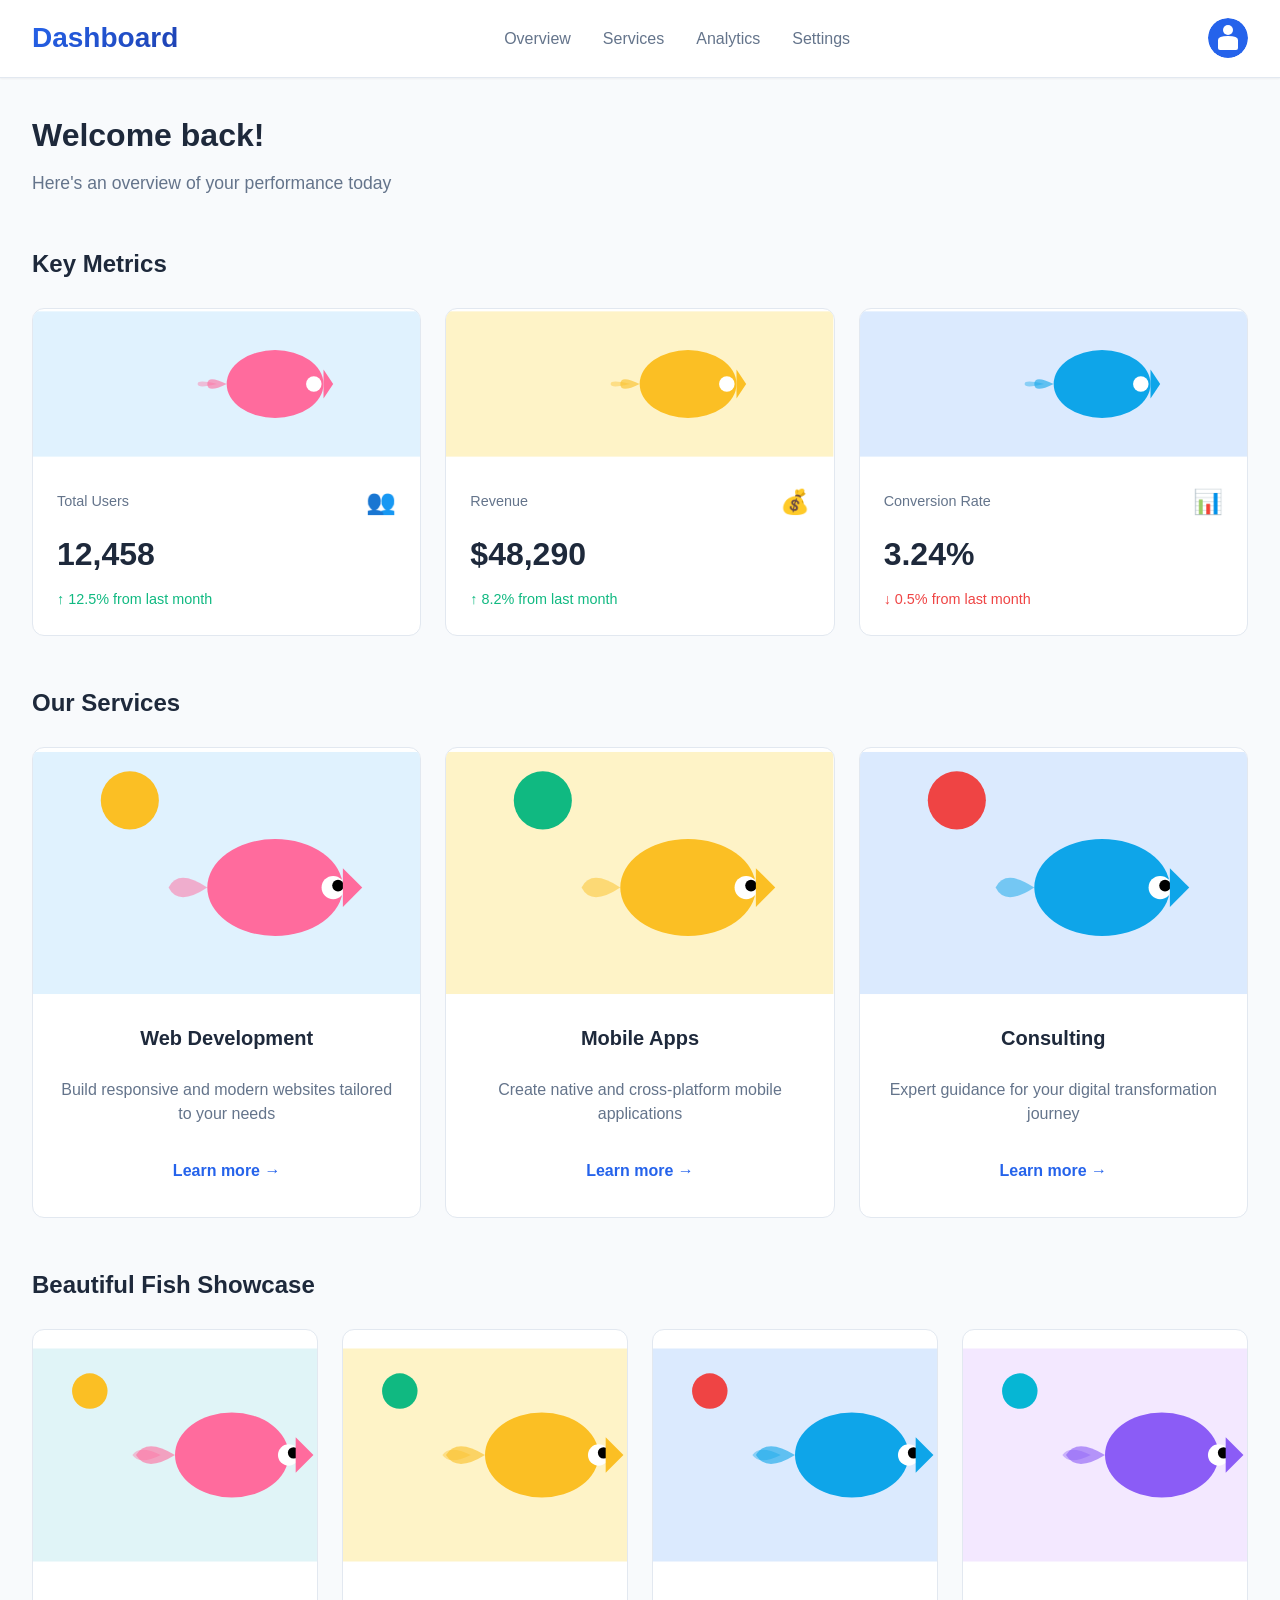
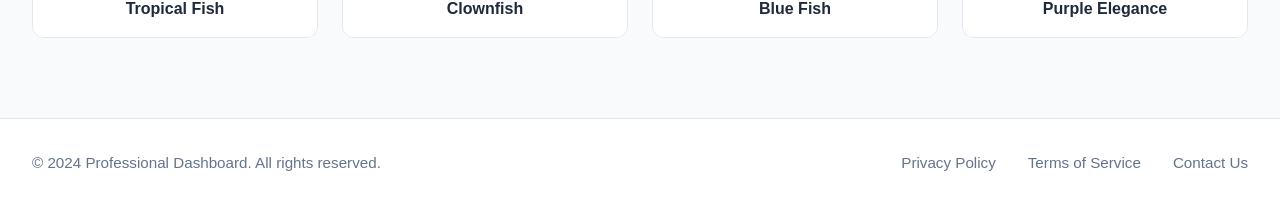
==== index.html @ c91bef23 "Added fish" ====
<!DOCTYPE html>
<html lang="en">
    <head>
        <meta charset="UTF-8">
        <meta name="viewport" content="width=device-width, initial-scale=1.0">
        <title>Professional Dashboard</title>
        <link rel="stylesheet" href="style.css">
    </head>
    <body>
        <!-- Header -->
        <header class="header">
            <div class="header-container">
                <div class="logo">
                    <h1>Dashboard</h1>
                </div>
                <nav class="nav">
                    <ul class="nav-list">
                        <li><a href="#overview">Overview</a></li>
                        <li><a href="#services">Services</a></li>
                        <li><a href="#analytics">Analytics</a></li>
                        <li><a href="#settings">Settings</a></li>
                    </ul>
                </nav>
                <div class="user-profile">
                    <svg class="avatar" viewBox="0 0 40 40" xmlns="http://www.w3.org/2000/svg">
                        <rect width="40" height="40" rx="20" fill="#2563eb"/>
                        <circle cx="20" cy="12" r="5" fill="#ffffff"/>
                        <path d="M 10 22 Q 10 18 20 18 Q 30 18 30 22 L 30 30 Q 30 32 28 32 L 12 32 Q 10 32 10 30 Z" fill="#ffffff"/>
                    </svg>
                </div>
            </div>
        </header>

        <!-- Main Content -->
        <main class="main-content">
            <!-- Welcome Section -->
            <section class="welcome-section">
                <h2>Welcome back!</h2>
                <p>Here's an overview of your performance today</p>
            </section>

            <!-- Metrics Section -->
            <section id="analytics" class="metrics-section">
                <h3>Key Metrics</h3>
                <div class="metrics-grid">
                    <div class="metric-card">
                        <svg class="metric-image" viewBox="0 0 400 150" xmlns="http://www.w3.org/2000/svg">
                            <rect width="400" height="150" fill="#e0f2fe"/>
                            <ellipse cx="250" cy="75" rx="50" ry="35" fill="#ff6b9d"/>
                            <circle cx="290" cy="75" r="8" fill="#ffffff"/>
                            <polygon points="300,60 310,75 300,90" fill="#ff6b9d"/>
                            <path d="M 200 75 Q 180 65 180 75 Q 180 85 200 75" fill="#ff6b9d" opacity="0.6"/>
                            <path d="M 190 75 Q 170 70 170 75 Q 170 80 190 75" fill="#ff6b9d" opacity="0.4"/>
                        </svg>
                        <div class="metric-header">
                            <span class="metric-label">Total Users</span>
                            <span class="metric-icon">👥</span>
                        </div>
                        <div class="metric-value">12,458</div>
                        <div class="metric-change positive">↑ 12.5% from last month</div>
                    </div>
                    <div class="metric-card">
                        <svg class="metric-image" viewBox="0 0 400 150" xmlns="http://www.w3.org/2000/svg">
                            <rect width="400" height="150" fill="#fef3c7"/>
                            <ellipse cx="250" cy="75" rx="50" ry="35" fill="#fbbf24"/>
                            <circle cx="290" cy="75" r="8" fill="#ffffff"/>
                            <polygon points="300,60 310,75 300,90" fill="#fbbf24"/>
                            <path d="M 200 75 Q 180 65 180 75 Q 180 85 200 75" fill="#fbbf24" opacity="0.6"/>
                            <path d="M 190 75 Q 170 70 170 75 Q 170 80 190 75" fill="#fbbf24" opacity="0.4"/>
                        </svg>
                        <div class="metric-header">
                            <span class="metric-label">Revenue</span>
                            <span class="metric-icon">💰</span>
                        </div>
                        <div class="metric-value">$48,290</div>
                        <div class="metric-change positive">↑ 8.2% from last month</div>
                    </div>
                    <div class="metric-card">
                        <svg class="metric-image" viewBox="0 0 400 150" xmlns="http://www.w3.org/2000/svg">
                            <rect width="400" height="150" fill="#dbeafe"/>
                            <ellipse cx="250" cy="75" rx="50" ry="35" fill="#0ea5e9"/>
                            <circle cx="290" cy="75" r="8" fill="#ffffff"/>
                            <polygon points="300,60 310,75 300,90" fill="#0ea5e9"/>
                            <path d="M 200 75 Q 180 65 180 75 Q 180 85 200 75" fill="#0ea5e9" opacity="0.6"/>
                            <path d="M 190 75 Q 170 70 170 75 Q 170 80 190 75" fill="#0ea5e9" opacity="0.4"/>
                        </svg>
                        <div class="metric-header">
                            <span class="metric-label">Conversion Rate</span>
                            <span class="metric-icon">📊</span>
                        </div>
                        <div class="metric-value">3.24%</div>
                        <div class="metric-change negative">↓ 0.5% from last month</div>
                    </div>
                </div>
            </section>

            <!-- Services Section -->
            <section id="services" class="services-section">
                <h3>Our Services</h3>
                <div class="services-grid">
                    <div class="service-card">
                        <svg class="service-image" viewBox="0 0 400 250" xmlns="http://www.w3.org/2000/svg">
                            <rect width="400" height="250" fill="#e0f2fe"/>
                            <circle cx="100" cy="50" r="30" fill="#fbbf24"/>
                            <ellipse cx="250" cy="140" rx="70" ry="50" fill="#ff6b9d"/>
                            <circle cx="310" cy="140" r="12" fill="#ffffff"/>
                            <circle cx="315" cy="138" r="6" fill="#000000"/>
                            <polygon points="320,120 340,140 320,160" fill="#ff6b9d"/>
                            <path d="M 180 140 Q 150 120 140 140 Q 150 160 180 140" fill="#ff6b9d" opacity="0.5"/>
                        </svg>
                        <h4>Web Development</h4>
                        <p>Build responsive and modern websites tailored to your needs</p>
                        <a href="#" class="service-link">Learn more →</a>
                    </div>
                    <div class="service-card">
                        <svg class="service-image" viewBox="0 0 400 250" xmlns="http://www.w3.org/2000/svg">
                            <rect width="400" height="250" fill="#fef3c7"/>
                            <circle cx="100" cy="50" r="30" fill="#10b981"/>
                            <ellipse cx="250" cy="140" rx="70" ry="50" fill="#fbbf24"/>
                            <circle cx="310" cy="140" r="12" fill="#ffffff"/>
                            <circle cx="315" cy="138" r="6" fill="#000000"/>
                            <polygon points="320,120 340,140 320,160" fill="#fbbf24"/>
                            <path d="M 180 140 Q 150 120 140 140 Q 150 160 180 140" fill="#fbbf24" opacity="0.5"/>
                        </svg>
                        <h4>Mobile Apps</h4>
                        <p>Create native and cross-platform mobile applications</p>
                        <a href="#" class="service-link">Learn more →</a>
                    </div>
                    <div class="service-card">
                        <svg class="service-image" viewBox="0 0 400 250" xmlns="http://www.w3.org/2000/svg">
                            <rect width="400" height="250" fill="#dbeafe"/>
                            <circle cx="100" cy="50" r="30" fill="#ef4444"/>
                            <ellipse cx="250" cy="140" rx="70" ry="50" fill="#0ea5e9"/>
                            <circle cx="310" cy="140" r="12" fill="#ffffff"/>
                            <circle cx="315" cy="138" r="6" fill="#000000"/>
                            <polygon points="320,120 340,140 320,160" fill="#0ea5e9"/>
                            <path d="M 180 140 Q 150 120 140 140 Q 150 160 180 140" fill="#0ea5e9" opacity="0.5"/>
                        </svg>
                        <h4>Consulting</h4>
                        <p>Expert guidance for your digital transformation journey</p>
                        <a href="#" class="service-link">Learn more →</a>
                    </div>
                </div>
            </section>
                </div>
            </section>

            <!-- Fish Gallery Section -->
            <section class="gallery-section">
                <h3>Beautiful Fish Showcase</h3>
                <div class="gallery-grid">
                    <div class="gallery-item">
                        <svg class="gallery-image" viewBox="0 0 400 300" xmlns="http://www.w3.org/2000/svg">
                            <rect width="400" height="300" fill="#e0f4f7"/>
                            <circle cx="80" cy="60" r="25" fill="#fbbf24"/>
                            <ellipse cx="280" cy="150" rx="80" ry="60" fill="#ff6b9d"/>
                            <circle cx="360" cy="150" r="15" fill="#ffffff"/>
                            <circle cx="367" cy="147" r="8" fill="#000000"/>
                            <polygon points="370,125 395,150 370,175" fill="#ff6b9d"/>
                            <path d="M 200 150 Q 160 125 145 150 Q 160 175 200 150" fill="#ff6b9d" opacity="0.6"/>
                            <path d="M 180 150 Q 150 135 140 150 Q 150 165 180 150" fill="#ff6b9d" opacity="0.4"/>
                        </svg>
                        <p>Tropical Fish</p>
                    </div>
                    <div class="gallery-item">
                        <svg class="gallery-image" viewBox="0 0 400 300" xmlns="http://www.w3.org/2000/svg">
                            <rect width="400" height="300" fill="#fef3c7"/>
                            <circle cx="80" cy="60" r="25" fill="#10b981"/>
                            <ellipse cx="280" cy="150" rx="80" ry="60" fill="#fbbf24"/>
                            <circle cx="360" cy="150" r="15" fill="#ffffff"/>
                            <circle cx="367" cy="147" r="8" fill="#000000"/>
                            <polygon points="370,125 395,150 370,175" fill="#fbbf24"/>
                            <path d="M 200 150 Q 160 125 145 150 Q 160 175 200 150" fill="#fbbf24" opacity="0.6"/>
                            <path d="M 180 150 Q 150 135 140 150 Q 150 165 180 150" fill="#fbbf24" opacity="0.4"/>
                        </svg>
                        <p>Clownfish</p>
                    </div>
                    <div class="gallery-item">
                        <svg class="gallery-image" viewBox="0 0 400 300" xmlns="http://www.w3.org/2000/svg">
                            <rect width="400" height="300" fill="#dbeafe"/>
                            <circle cx="80" cy="60" r="25" fill="#ef4444"/>
                            <ellipse cx="280" cy="150" rx="80" ry="60" fill="#0ea5e9"/>
                            <circle cx="360" cy="150" r="15" fill="#ffffff"/>
                            <circle cx="367" cy="147" r="8" fill="#000000"/>
                            <polygon points="370,125 395,150 370,175" fill="#0ea5e9"/>
                            <path d="M 200 150 Q 160 125 145 150 Q 160 175 200 150" fill="#0ea5e9" opacity="0.6"/>
                            <path d="M 180 150 Q 150 135 140 150 Q 150 165 180 150" fill="#0ea5e9" opacity="0.4"/>
                        </svg>
                        <p>Blue Fish</p>
                    </div>
                    <div class="gallery-item">
                        <svg class="gallery-image" viewBox="0 0 400 300" xmlns="http://www.w3.org/2000/svg">
                            <rect width="400" height="300" fill="#f3e8ff"/>
                            <circle cx="80" cy="60" r="25" fill="#06b6d4"/>
                            <ellipse cx="280" cy="150" rx="80" ry="60" fill="#8b5cf6"/>
                            <circle cx="360" cy="150" r="15" fill="#ffffff"/>
                            <circle cx="367" cy="147" r="8" fill="#000000"/>
                            <polygon points="370,125 395,150 370,175" fill="#8b5cf6"/>
                            <path d="M 200 150 Q 160 125 145 150 Q 160 175 200 150" fill="#8b5cf6" opacity="0.6"/>
                            <path d="M 180 150 Q 150 135 140 150 Q 150 165 180 150" fill="#8b5cf6" opacity="0.4"/>
                        </svg>
                        <p>Purple Elegance</p>
                    </div>
                </div>
            </section>
        </main>

        <!-- Footer -->
        <footer class="footer">
            <div class="footer-content">
                <p>&copy; 2024 Professional Dashboard. All rights reserved.</p>
                <div class="footer-links">
                    <a href="#privacy">Privacy Policy</a>
                    <a href="#terms">Terms of Service</a>
                    <a href="#contact">Contact Us</a>
                </div>
            </div>
        </footer>
    </body>
</html>
---- style.css ----
/* Root Variables */
:root {
    --primary-color: #2563eb;
    --primary-dark: #1e40af;
    --primary-light: #3b82f6;
    --secondary-color: #64748b;
    --success-color: #10b981;
    --danger-color: #ef4444;
    --background: #f8fafc;
    --surface: #ffffff;
    --border: #e2e8f0;
    --text-primary: #1e293b;
    --text-secondary: #64748b;
    --shadow-sm: 0 1px 2px 0 rgba(0, 0, 0, 0.05);
    --shadow-md: 0 4px 6px -1px rgba(0, 0, 0, 0.1);
    --shadow-lg: 0 10px 15px -3px rgba(0, 0, 0, 0.1);
    --transition: all 0.3s ease;
}

/* Global Styles */
* {
    margin: 0;
    padding: 0;
    box-sizing: border-box;
}

html, body {
    font-family: 'Segoe UI', Tahoma, Geneva, Verdana, sans-serif;
    background-color: var(--background);
    color: var(--text-primary);
    line-height: 1.6;
}

body {
    display: flex;
    flex-direction: column;
    min-height: 100vh;
}

/* Header */
.header {
    background-color: var(--surface);
    border-bottom: 1px solid var(--border);
    box-shadow: var(--shadow-sm);
    position: sticky;
    top: 0;
    z-index: 100;
}

.header-container {
    max-width: 1400px;
    margin: 0 auto;
    padding: 1rem 2rem;
    display: flex;
    justify-content: space-between;
    align-items: center;
}

.logo h1 {
    font-size: 1.75rem;
    font-weight: 700;
    background: linear-gradient(135deg, var(--primary-color) 0%, var(--primary-dark) 100%);
    -webkit-background-clip: text;
    -webkit-text-fill-color: transparent;
    background-clip: text;
}

/* Navigation */
.nav-list {
    list-style: none;
    display: flex;
    gap: 2rem;
}

.nav-list a {
    text-decoration: none;
    color: var(--text-secondary);
    font-weight: 500;
    transition: var(--transition);
    position: relative;
}

.nav-list a:hover {
    color: var(--primary-color);
}

.nav-list a::after {
    content: '';
    position: absolute;
    bottom: -4px;
    left: 0;
    width: 0;
    height: 2px;
    background-color: var(--primary-color);
    transition: width 0.3s ease;
}

.nav-list a:hover::after {
    width: 100%;
}

/* User Profile */
.user-profile {
    margin-left: 2rem;
}

.avatar {
    width: 40px;
    height: 40px;
    border-radius: 50%;
    cursor: pointer;
    transition: var(--transition);
    display: block;
}

.avatar:hover {
    opacity: 0.8;
    transform: scale(1.05);
}

/* Main Content */
.main-content {
    flex: 1;
    max-width: 1400px;
    width: 100%;
    margin: 0 auto;
    padding: 2rem;
}

/* Welcome Section */
.welcome-section {
    margin-bottom: 3rem;
}

.welcome-section h2 {
    font-size: 2rem;
    font-weight: 700;
    margin-bottom: 0.5rem;
}

.welcome-section p {
    color: var(--text-secondary);
    font-size: 1.1rem;
}

/* Metrics Section */
.metrics-section h3,
.services-section h3,
.activity-section h3 {
    font-size: 1.5rem;
    font-weight: 700;
    margin-bottom: 1.5rem;
    color: var(--text-primary);
}

.metrics-grid {
    display: grid;
    grid-template-columns: repeat(auto-fit, minmax(280px, 1fr));
    gap: 1.5rem;
    margin-bottom: 3rem;
}

.metric-card {
    background-color: var(--surface);
    border: 1px solid var(--border);
    border-radius: 12px;
    padding: 0;
    transition: var(--transition);
    cursor: pointer;
    overflow: hidden;
    display: flex;
    flex-direction: column;
}

.metric-card:hover {
    box-shadow: var(--shadow-lg);
    transform: translateY(-2px);
    border-color: var(--primary-color);
}

.metric-image {
    width: 100%;
    height: 150px;
    object-fit: cover;
    transition: var(--transition);
    display: block;
}

.metric-card:hover .metric-image {
    transform: scale(1.05);
}

.metric-header {
    display: flex;
    justify-content: space-between;
    align-items: center;
    margin-bottom: 0.5rem;
    padding: 1.5rem 1.5rem 0;
}

.metric-label {
    font-size: 0.9rem;
    color: var(--text-secondary);
    font-weight: 500;
}

.metric-icon {
    font-size: 1.5rem;
}

.metric-value {
    font-size: 2rem;
    font-weight: 700;
    color: var(--text-primary);
    margin-bottom: 0.5rem;
    padding: 0 1.5rem;
}

.metric-change {
    font-size: 0.9rem;
    font-weight: 500;
    padding: 0 1.5rem 1.5rem;
}

.metric-change.positive {
    color: var(--success-color);
}

.metric-change.negative {
    color: var(--danger-color);
}

/* Services Section */
.services-grid {
    display: grid;
    grid-template-columns: repeat(auto-fit, minmax(300px, 1fr));
    gap: 1.5rem;
    margin-bottom: 3rem;
}

.service-card {
    background-color: var(--surface);
    border: 1px solid var(--border);
    border-radius: 12px;
    padding: 0;
    transition: var(--transition);
    text-align: center;
    overflow: hidden;
    display: flex;
    flex-direction: column;
}

.service-card:hover {
    box-shadow: var(--shadow-lg);
    transform: translateY(-4px);
    border-color: var(--primary-color);
}

.service-image {
    width: 100%;
    height: 250px;
    object-fit: cover;
    transition: var(--transition);
    display: block;
}

.service-card:hover .service-image {
    transform: scale(1.05);
}

.service-card h4 {
    font-size: 1.25rem;
    font-weight: 700;
    margin-bottom: 0.75rem;
    color: var(--text-primary);
    padding: 1.5rem 1.5rem 0.75rem;
}

.service-card p {
    color: var(--text-secondary);
    margin-bottom: 1.5rem;
    line-height: 1.5;
    padding: 0 1.5rem;
    flex-grow: 1;
}

.service-link {
    display: inline-block;
    color: var(--primary-color);
    text-decoration: none;
    font-weight: 600;
    transition: var(--transition);
    padding: 0.5rem 0;
    border-bottom: 2px solid transparent;
    margin-bottom: 1.5rem;
}

.service-link:hover {
    color: var(--primary-dark);
    border-bottom-color: var(--primary-color);
}

/* Activity Section */
.activity-section {
    margin-bottom: 3rem;
}

.activity-list {
    background-color: var(--surface);
    border: 1px solid var(--border);
    border-radius: 12px;
    overflow: hidden;
}

.activity-item {
    display: flex;
    align-items: flex-start;
    padding: 1.5rem;
    border-bottom: 1px solid var(--border);
    transition: var(--transition);
}

.activity-item:last-child {
    border-bottom: none;
}

.activity-item:hover {
    background-color: var(--background);
}

.activity-icon {
    display: flex;
    align-items: center;
    justify-content: center;
    width: 40px;
    height: 40px;
    background-color: var(--primary-light);
    color: white;
    border-radius: 50%;
    font-size: 1.25rem;
    margin-right: 1rem;
    flex-shrink: 0;
}

.activity-content {
    flex: 1;
}

.activity-title {
    font-weight: 600;
    color: var(--text-primary);
    margin-bottom: 0.25rem;
}

.activity-time {
    color: var(--text-secondary);
    font-size: 0.9rem;
}

/* Gallery Section */
.gallery-section {
    margin-bottom: 3rem;
}

.gallery-section h3 {
    font-size: 1.5rem;
    font-weight: 700;
    margin-bottom: 1.5rem;
    color: var(--text-primary);
}

.gallery-grid {
    display: grid;
    grid-template-columns: repeat(auto-fit, minmax(250px, 1fr));
    gap: 1.5rem;
}

.gallery-item {
    background-color: var(--surface);
    border: 1px solid var(--border);
    border-radius: 12px;
    overflow: hidden;
    transition: var(--transition);
    cursor: pointer;
}

.gallery-item:hover {
    box-shadow: var(--shadow-lg);
    transform: translateY(-4px);
    border-color: var(--primary-color);
}

.gallery-item img {
    width: 100%;
    height: 250px;
    object-fit: cover;
    transition: var(--transition);
    display: block;
}

.gallery-item:hover img {
    transform: scale(1.08);
}

.gallery-item p {
    padding: 1rem;
    text-align: center;
    font-weight: 600;
    color: var(--text-primary);
    background-color: var(--surface);
}

.gallery-image {
    width: 100%;
    height: 250px;
    display: block;
}

/* Characters Section */
.characters-section {
    margin-bottom: 3rem;
}

.characters-section h3 {
    font-size: 1.5rem;
    font-weight: 700;
    margin-bottom: 1.5rem;
    color: var(--text-primary);
}

.characters-grid {
    display: grid;
    grid-template-columns: repeat(auto-fit, minmax(240px, 1fr));
    gap: 1.5rem;
}

.character-card {
    background-color: var(--surface);
    border: 2px solid var(--border);
    border-radius: 12px;
    padding: 1.5rem;
    text-align: center;
    transition: var(--transition);
    cursor: pointer;
}

.character-card:hover {
    box-shadow: var(--shadow-lg);
    transform: translateY(-6px);
    border-color: var(--primary-color);
}

.character-image {
    width: 100%;
    height: 180px;
    margin-bottom: 1rem;
    display: block;
}

.character-card:hover .character-image {
    transform: scale(1.05) rotate(2deg);
}

.character-card h4 {
    font-size: 1.1rem;
    font-weight: 700;
    color: var(--text-primary);
    margin-bottom: 0.5rem;
}

.character-card p {
    font-size: 0.9rem;
    color: var(--text-secondary);
}

/* Footer */
.footer {
    background-color: var(--surface);
    border-top: 1px solid var(--border);
    margin-top: auto;
}

.footer-content {
    max-width: 1400px;
    margin: 0 auto;
    padding: 2rem;
    display: flex;
    justify-content: space-between;
    align-items: center;
    flex-wrap: wrap;
    gap: 1rem;
}

.footer-content p {
    color: var(--text-secondary);
    font-size: 0.95rem;
}

.footer-links {
    display: flex;
    gap: 2rem;
}

.footer-links a {
    color: var(--text-secondary);
    text-decoration: none;
    transition: var(--transition);
    font-size: 0.95rem;
}

.footer-links a:hover {
    color: var(--primary-color);
}

/* Responsive Design */
@media (max-width: 768px) {
    .header-container {
        flex-direction: column;
        gap: 1rem;
        padding: 1rem;
    }

    .nav-list {
        flex-direction: column;
        gap: 0.5rem;
        width: 100%;
    }

    .nav-list a {
        display: block;
        padding: 0.5rem 0;
    }

    .user-profile {
        margin-left: 0;
    }

    .main-content {
        padding: 1rem;
    }

    .welcome-section h2 {
        font-size: 1.5rem;
    }

    .metrics-grid,
    .services-grid {
        grid-template-columns: 1fr;
    }

    .footer-content {
        flex-direction: column;
        text-align: center;
    }

    .footer-links {
        flex-direction: column;
        gap: 0.5rem;
    }
}
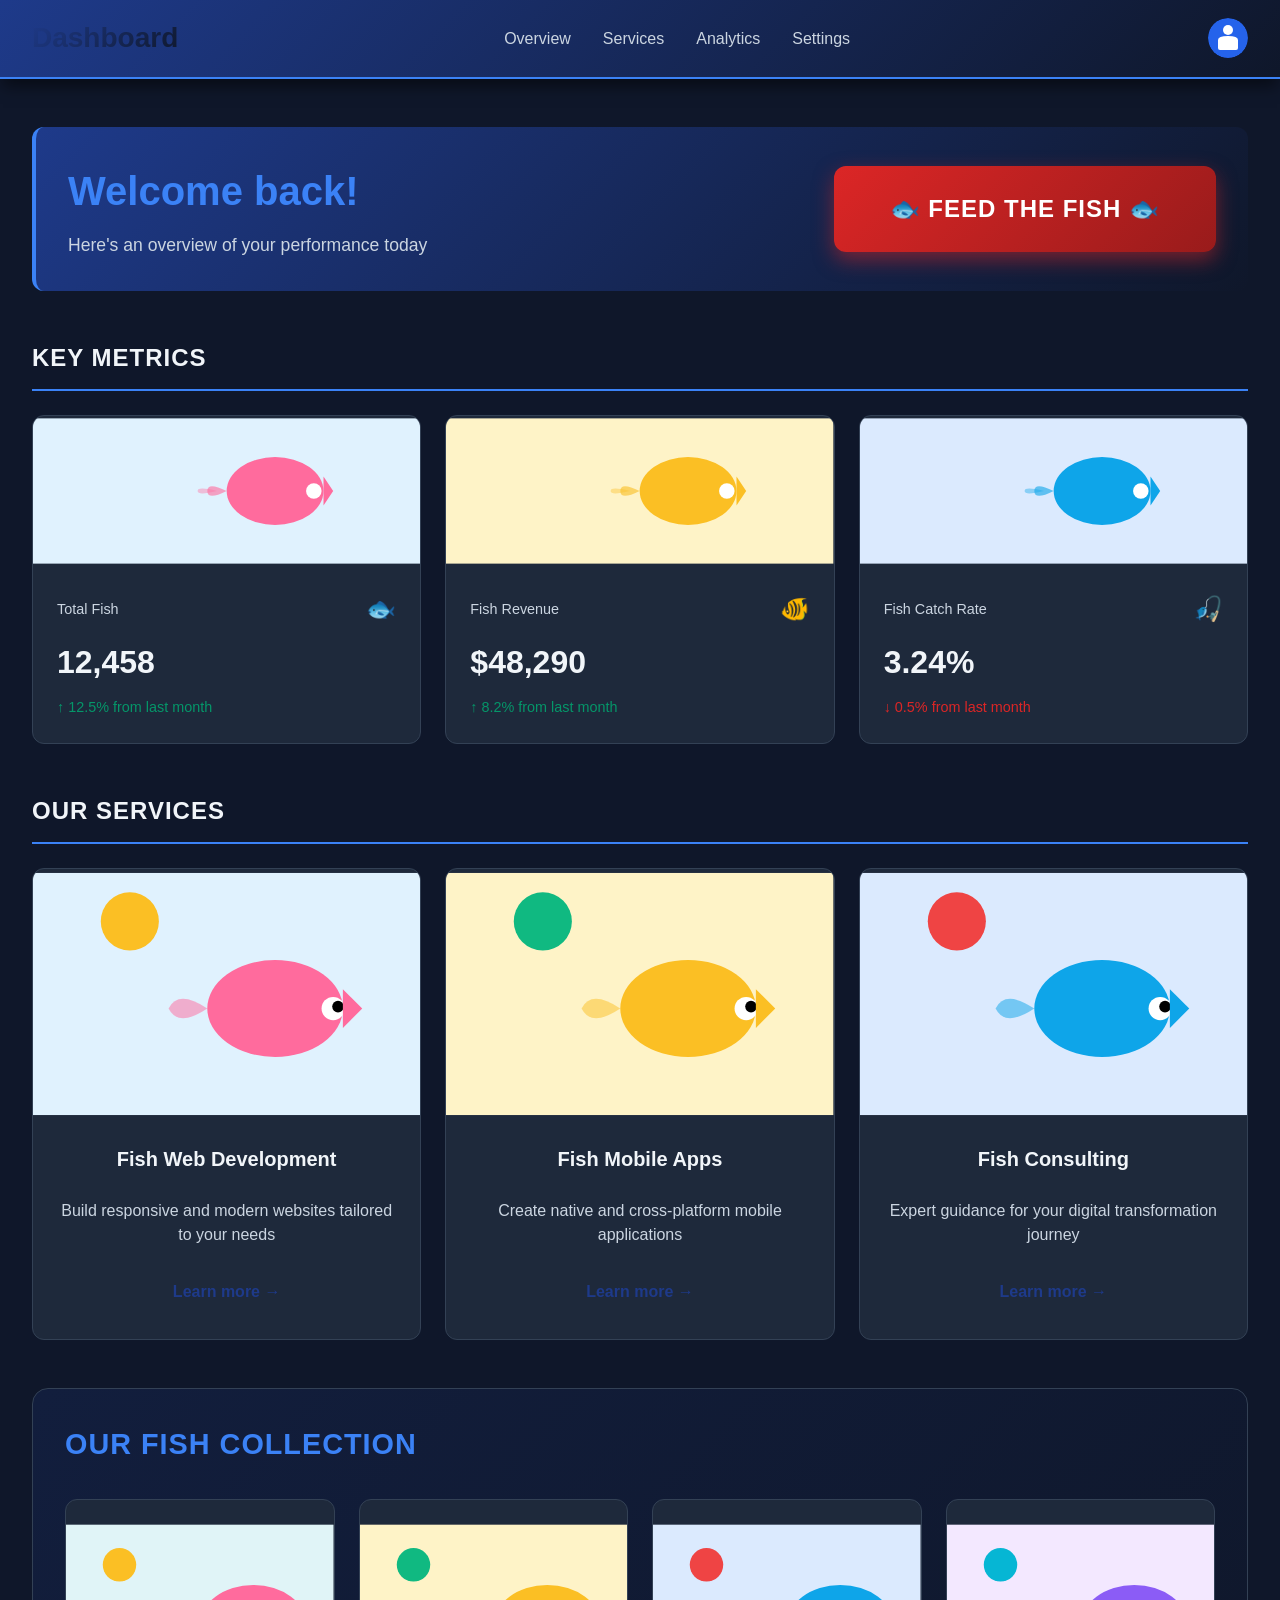
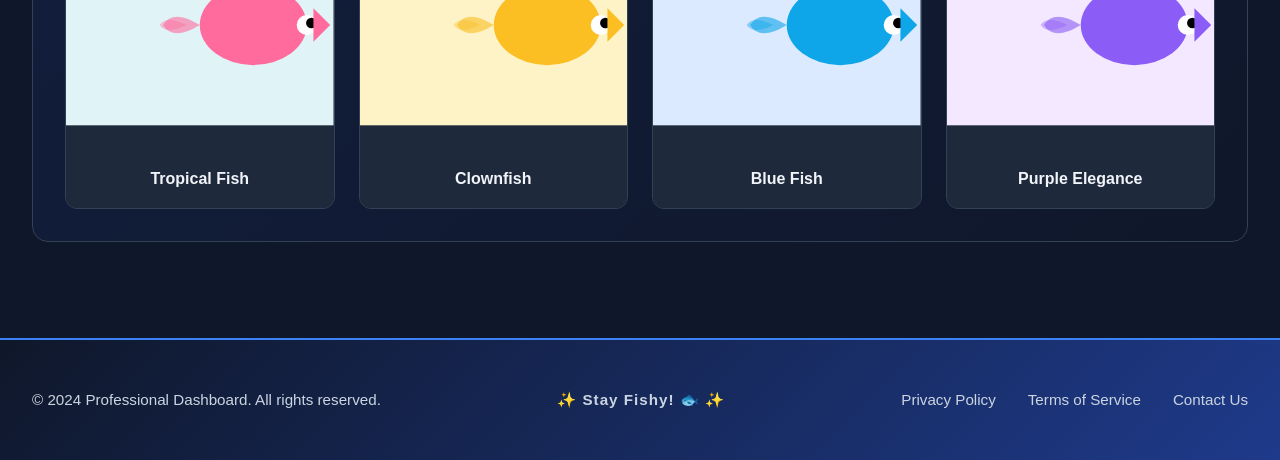
==== commit 17bd168a: "Added fish Added fish" ====
--- a/index.html
+++ b/index.html
@@ -35,8 +35,13 @@
         <main class="main-content">
             <!-- Welcome Section -->
             <section class="welcome-section">
-                <h2>Welcome back!</h2>
-                <p>Here's an overview of your performance today</p>
+                <div class="welcome-content">
+                    <h2>Welcome back!</h2>
+                    <p>Here's an overview of your performance today</p>
+                </div>
+                <div class="feed-container">
+                    <button class="feed-button">🐟 Feed the Fish 🐟</button>
+                </div>
             </section>
 
             <!-- Metrics Section -->
@@ -53,8 +58,8 @@
                             <path d="M 190 75 Q 170 70 170 75 Q 170 80 190 75" fill="#ff6b9d" opacity="0.4"/>
                         </svg>
                         <div class="metric-header">
-                            <span class="metric-label">Total Users</span>
-                            <span class="metric-icon">👥</span>
+                            <span class="metric-label">Total Fish</span>
+                            <span class="metric-icon">🐟</span>
                         </div>
                         <div class="metric-value">12,458</div>
                         <div class="metric-change positive">↑ 12.5% from last month</div>
@@ -69,8 +74,8 @@
                             <path d="M 190 75 Q 170 70 170 75 Q 170 80 190 75" fill="#fbbf24" opacity="0.4"/>
                         </svg>
                         <div class="metric-header">
-                            <span class="metric-label">Revenue</span>
-                            <span class="metric-icon">💰</span>
+                            <span class="metric-label">Fish Revenue</span>
+                            <span class="metric-icon">🐠</span>
                         </div>
                         <div class="metric-value">$48,290</div>
                         <div class="metric-change positive">↑ 8.2% from last month</div>
@@ -85,8 +90,8 @@
                             <path d="M 190 75 Q 170 70 170 75 Q 170 80 190 75" fill="#0ea5e9" opacity="0.4"/>
                         </svg>
                         <div class="metric-header">
-                            <span class="metric-label">Conversion Rate</span>
-                            <span class="metric-icon">📊</span>
+                            <span class="metric-label">Fish Catch Rate</span>
+                            <span class="metric-icon">🎣</span>
                         </div>
                         <div class="metric-value">3.24%</div>
                         <div class="metric-change negative">↓ 0.5% from last month</div>
@@ -108,7 +113,7 @@
                             <polygon points="320,120 340,140 320,160" fill="#ff6b9d"/>
                             <path d="M 180 140 Q 150 120 140 140 Q 150 160 180 140" fill="#ff6b9d" opacity="0.5"/>
                         </svg>
-                        <h4>Web Development</h4>
+                        <h4>Fish Web Development</h4>
                         <p>Build responsive and modern websites tailored to your needs</p>
                         <a href="#" class="service-link">Learn more →</a>
                     </div>
@@ -122,7 +127,7 @@
                             <polygon points="320,120 340,140 320,160" fill="#fbbf24"/>
                             <path d="M 180 140 Q 150 120 140 140 Q 150 160 180 140" fill="#fbbf24" opacity="0.5"/>
                         </svg>
-                        <h4>Mobile Apps</h4>
+                        <h4>Fish Mobile Apps</h4>
                         <p>Create native and cross-platform mobile applications</p>
                         <a href="#" class="service-link">Learn more →</a>
                     </div>
@@ -136,18 +141,16 @@
                             <polygon points="320,120 340,140 320,160" fill="#0ea5e9"/>
                             <path d="M 180 140 Q 150 120 140 140 Q 150 160 180 140" fill="#0ea5e9" opacity="0.5"/>
                         </svg>
-                        <h4>Consulting</h4>
+                        <h4>Fish Consulting</h4>
                         <p>Expert guidance for your digital transformation journey</p>
                         <a href="#" class="service-link">Learn more →</a>
                     </div>
                 </div>
             </section>
-                </div>
-            </section>
-
-            <!-- Fish Gallery Section -->
-            <section class="gallery-section">
-                <h3>Beautiful Fish Showcase</h3>
+
+            <!-- Fish Gallery Section - Featured -->
+            <section class="gallery-section featured-gallery">
+                <h3>Our Fish Collection</h3>
                 <div class="gallery-grid">
                     <div class="gallery-item">
                         <svg class="gallery-image" viewBox="0 0 400 300" xmlns="http://www.w3.org/2000/svg">
@@ -209,6 +212,9 @@
         <footer class="footer">
             <div class="footer-content">
                 <p>&copy; 2024 Professional Dashboard. All rights reserved.</p>
+                <div class="footer-tagline">
+                    <p>✨ Stay Fishy! 🐟 ✨</p>
+                </div>
                 <div class="footer-links">
                     <a href="#privacy">Privacy Policy</a>
                     <a href="#terms">Terms of Service</a>
--- a/style.css
+++ b/style.css
@@ -1,19 +1,20 @@
 /* Root Variables */
 :root {
-    --primary-color: #2563eb;
-    --primary-dark: #1e40af;
+    --primary-color: #1e3a8a;
+    --primary-dark: #0f172a;
     --primary-light: #3b82f6;
-    --secondary-color: #64748b;
-    --success-color: #10b981;
-    --danger-color: #ef4444;
-    --background: #f8fafc;
-    --surface: #ffffff;
-    --border: #e2e8f0;
-    --text-primary: #1e293b;
-    --text-secondary: #64748b;
-    --shadow-sm: 0 1px 2px 0 rgba(0, 0, 0, 0.05);
-    --shadow-md: 0 4px 6px -1px rgba(0, 0, 0, 0.1);
-    --shadow-lg: 0 10px 15px -3px rgba(0, 0, 0, 0.1);
+    --secondary-color: #475569;
+    --success-color: #059669;
+    --danger-color: #dc2626;
+    --background: #0f172a;
+    --surface: #1e293b;
+    --surface-light: #334155;
+    --border: #334155;
+    --text-primary: #f1f5f9;
+    --text-secondary: #cbd5e1;
+    --shadow-sm: 0 1px 2px 0 rgba(0, 0, 0, 0.3);
+    --shadow-md: 0 4px 6px -1px rgba(0, 0, 0, 0.4);
+    --shadow-lg: 0 10px 15px -3px rgba(0, 0, 0, 0.5);
     --transition: all 0.3s ease;
 }
 
@@ -39,9 +40,9 @@
 
 /* Header */
 .header {
-    background-color: var(--surface);
-    border-bottom: 1px solid var(--border);
-    box-shadow: var(--shadow-sm);
+    background: linear-gradient(135deg, #1e3a8a 0%, #0f172a 100%);
+    border-bottom: 2px solid var(--primary-light);
+    box-shadow: var(--shadow-lg);
     position: sticky;
     top: 0;
     z-index: 100;
@@ -124,23 +125,76 @@
     max-width: 1400px;
     width: 100%;
     margin: 0 auto;
-    padding: 2rem;
+    padding: 3rem 2rem;
 }
 
 /* Welcome Section */
 .welcome-section {
     margin-bottom: 3rem;
+    background: linear-gradient(135deg, #1e3a8a 0%, #0f172a 100%);
+    padding: 2rem;
+    border-radius: 12px;
+    border-left: 4px solid var(--primary-light);
+    display: flex;
+    justify-content: space-between;
+    align-items: center;
+    gap: 2rem;
+}
+
+.welcome-content {
+    flex: 1;
 }
 
 .welcome-section h2 {
-    font-size: 2rem;
+    font-size: 2.5rem;
     font-weight: 700;
     margin-bottom: 0.5rem;
+    color: var(--primary-light);
 }
 
 .welcome-section p {
     color: var(--text-secondary);
     font-size: 1.1rem;
+}
+
+.feed-container {
+    display: flex;
+    align-items: center;
+    gap: 2rem;
+}
+
+.fish-food {
+    width: 120px;
+    height: 120px;
+    flex-shrink: 0;
+    border-radius: 8px;
+    object-fit: cover;
+}
+
+.feed-button {
+    background: linear-gradient(135deg, #dc2626 0%, #991b1b 100%);
+    color: #ffffff;
+    border: none;
+    border-radius: 12px;
+    padding: 1.8rem 3.5rem;
+    font-size: 1.5rem;
+    font-weight: 900;
+    cursor: pointer;
+    transition: var(--transition);
+    white-space: nowrap;
+    box-shadow: 0 8px 20px rgba(220, 38, 38, 0.5);
+    text-transform: uppercase;
+    letter-spacing: 1px;
+}
+
+.feed-button:hover {
+    transform: translateY(-3px) scale(1.05);
+    box-shadow: 0 12px 30px rgba(220, 38, 38, 0.7);
+    background: linear-gradient(135deg, #b91c1c 0%, #7f1d1d 100%);
+}
+
+.feed-button:active {
+    transform: translateY(-1px);
 }
 
 /* Metrics Section */
@@ -151,6 +205,10 @@
     font-weight: 700;
     margin-bottom: 1.5rem;
     color: var(--text-primary);
+    text-transform: uppercase;
+    letter-spacing: 1px;
+    border-bottom: 2px solid var(--primary-light);
+    padding-bottom: 0.75rem;
 }
 
 .metrics-grid {
@@ -174,8 +232,9 @@
 
 .metric-card:hover {
     box-shadow: var(--shadow-lg);
-    transform: translateY(-2px);
-    border-color: var(--primary-color);
+    transform: translateY(-4px);
+    border-color: var(--primary-light);
+    background-color: var(--surface-light);
 }
 
 .metric-image {
@@ -253,7 +312,8 @@
 .service-card:hover {
     box-shadow: var(--shadow-lg);
     transform: translateY(-4px);
-    border-color: var(--primary-color);
+    border-color: var(--primary-light);
+    background-color: var(--surface-light);
 }
 
 .service-image {
@@ -367,6 +427,22 @@
     font-weight: 700;
     margin-bottom: 1.5rem;
     color: var(--text-primary);
+    text-transform: uppercase;
+    letter-spacing: 1px;
+}
+
+.gallery-section.featured-gallery {
+    background: linear-gradient(135deg, rgba(30, 58, 138, 0.2) 0%, rgba(15, 23, 42, 0.1) 100%);
+    padding: 2rem;
+    border-radius: 16px;
+    border: 1px solid var(--border);
+    margin-bottom: 3rem;
+}
+
+.gallery-section.featured-gallery h3 {
+    font-size: 1.8rem;
+    margin-bottom: 2rem;
+    color: var(--primary-light);
 }
 
 .gallery-grid {
@@ -387,7 +463,8 @@
 .gallery-item:hover {
     box-shadow: var(--shadow-lg);
     transform: translateY(-4px);
-    border-color: var(--primary-color);
+    border-color: var(--primary-light);
+    background-color: var(--surface-light);
 }
 
 .gallery-item img {
@@ -475,8 +552,8 @@
 
 /* Footer */
 .footer {
-    background-color: var(--surface);
-    border-top: 1px solid var(--border);
+    background: linear-gradient(135deg, #0f172a 0%, #1e3a8a 100%);
+    border-top: 2px solid var(--primary-light);
     margin-top: auto;
 }
 
@@ -510,6 +587,15 @@
 
 .footer-links a:hover {
     color: var(--primary-color);
+}
+
+.footer-tagline {
+    margin: 1rem 0;
+    font-size: 1.2rem;
+    font-weight: 600;
+    color: var(--primary-light);
+    text-align: center;
+    letter-spacing: 1px;
 }
 
 /* Responsive Design */
@@ -543,6 +629,29 @@
         font-size: 1.5rem;
     }
 
+    .welcome-section {
+        flex-direction: column;
+        text-align: center;
+        gap: 1.5rem;
+    }
+
+    .feed-container {
+        flex-direction: column;
+        gap: 1.5rem;
+        width: 100%;
+    }
+
+    .feed-button {
+        padding: 1.5rem 2rem;
+        font-size: 1.2rem;
+        width: 100%;
+    }
+
+    .fish-food {
+        width: 100px;
+        height: 100px;
+    }
+
     .metrics-grid,
     .services-grid {
         grid-template-columns: 1fr;
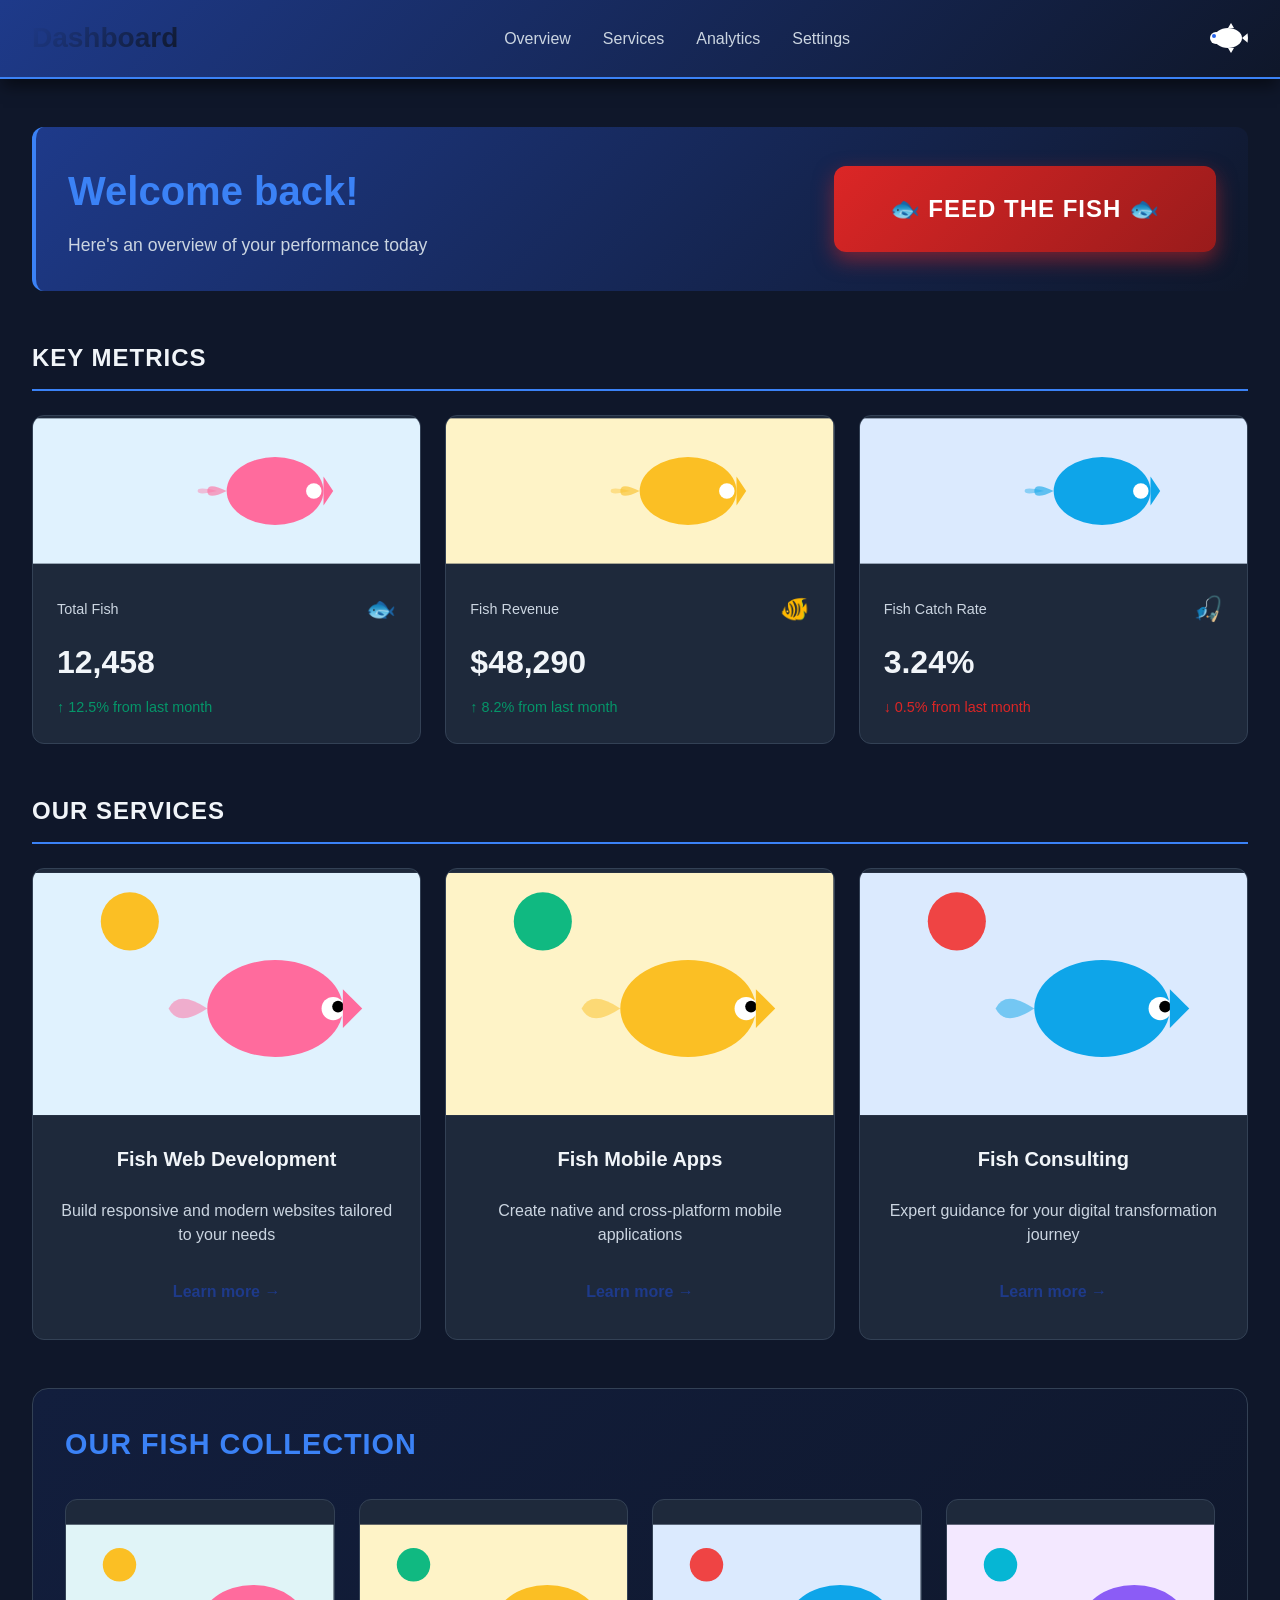
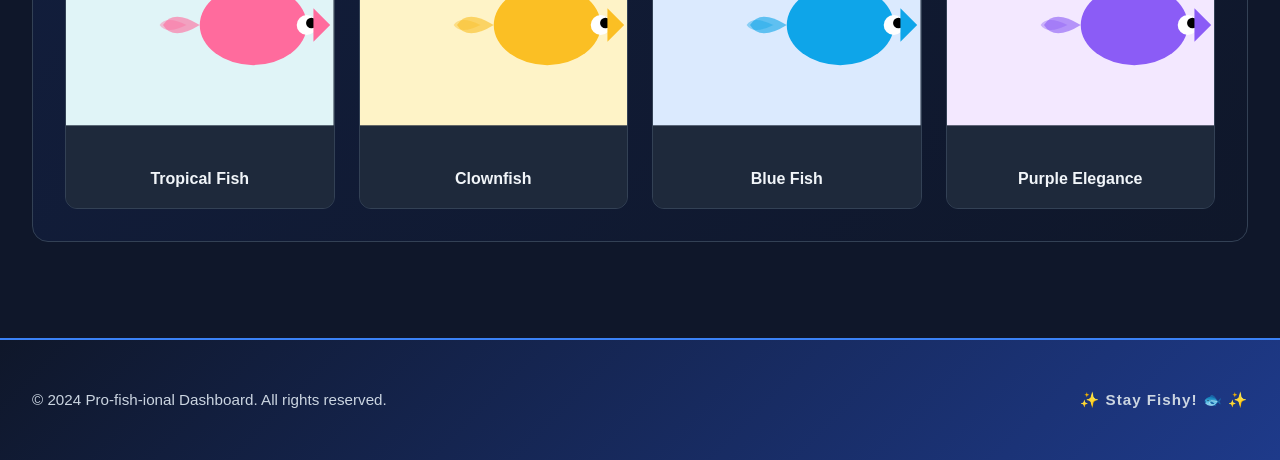
==== commit cc239f9a: "Small changes" ====
--- a/index.html
+++ b/index.html
@@ -23,9 +23,18 @@
                 </nav>
                 <div class="user-profile">
                     <svg class="avatar" viewBox="0 0 40 40" xmlns="http://www.w3.org/2000/svg">
-                        <rect width="40" height="40" rx="20" fill="#2563eb"/>
-                        <circle cx="20" cy="12" r="5" fill="#ffffff"/>
-                        <path d="M 10 22 Q 10 18 20 18 Q 30 18 30 22 L 30 30 Q 30 32 28 32 L 12 32 Q 10 32 10 30 Z" fill="#ffffff"/>
+                        <!-- Fish body -->
+                        <ellipse cx="20" cy="20" rx="14" ry="10" fill="#ffffff"/>
+                        <!-- Fish head -->
+                        <circle cx="8" cy="20" r="6" fill="#ffffff"/>
+                        <!-- Fish eye -->
+                        <circle cx="6" cy="18" r="2" fill="#2563eb"/>
+                        <!-- Fish tail -->
+                        <polygon points="34,20 40,15 40,25" fill="#ffffff"/>
+                        <!-- Fish fin (top) -->
+                        <polygon points="20,10 23,5 26,10" fill="#ffffff"/>
+                        <!-- Fish fin (bottom) -->
+                        <polygon points="20,30 23,35 26,30" fill="#ffffff"/>
                     </svg>
                 </div>
             </div>
@@ -211,16 +220,76 @@
         <!-- Footer -->
         <footer class="footer">
             <div class="footer-content">
-                <p>&copy; 2024 Professional Dashboard. All rights reserved.</p>
+                <p>&copy; 2024 Pro-fish-ional Dashboard. All rights reserved.</p>
                 <div class="footer-tagline">
                     <p>✨ Stay Fishy! 🐟 ✨</p>
-                </div>
-                <div class="footer-links">
-                    <a href="#privacy">Privacy Policy</a>
-                    <a href="#terms">Terms of Service</a>
-                    <a href="#contact">Contact Us</a>
                 </div>
             </div>
         </footer>
     </body>
+
+    <script>
+        const feedButton = document.querySelector('.feed-button');
+        const fishEmojis = ['🐟', '🐠', '🐡', '🦈', '🐙'];
+
+        feedButton.addEventListener('click', function(e) {
+            // Use actual mouse click position
+            const buttonX = e.clientX;
+            const buttonY = e.clientY;
+
+            // Create 15-20 fish emojis
+            const fishCount = Math.floor(Math.random() * 6) + 15;
+            
+            for (let i = 0; i < fishCount; i++) {
+                const fish = document.createElement('div');
+                fish.textContent = fishEmojis[Math.floor(Math.random() * fishEmojis.length)];
+                fish.style.position = 'fixed';
+                fish.style.left = buttonX + 'px';
+                fish.style.top = buttonY + 'px';
+                fish.style.fontSize = Math.random() * 20 + 20 + 'px';
+                fish.style.pointerEvents = 'none';
+                fish.style.zIndex = '9999';
+                fish.style.userSelect = 'none';
+                
+                document.body.appendChild(fish);
+
+                // Random direction and distance
+                const angle = (Math.random() * Math.PI * 2);
+                const distance = Math.random() * 300 + 150;
+                const endX = buttonX + Math.cos(angle) * distance;
+                const endY = buttonY + Math.sin(angle) * distance + 200;
+
+                // Animate the fish
+                let x = buttonX;
+                let y = buttonY;
+                let vx = Math.cos(angle) * (Math.random() * 8 + 4);
+                let vy = Math.sin(angle) * (Math.random() * 8 + 4);
+                let life = 1;
+                const duration = Math.random() * 1000 + 1500;
+                const startTime = Date.now();
+
+                function animate() {
+                    const elapsed = Date.now() - startTime;
+                    life = 1 - (elapsed / duration);
+
+                    if (life <= 0) {
+                        fish.remove();
+                        return;
+                    }
+
+                    x += vx;
+                    y += vy;
+                    vy += 0.3; // gravity
+
+                    fish.style.left = x + 'px';
+                    fish.style.top = y + 'px';
+                    fish.style.opacity = life;
+
+                    requestAnimationFrame(animate);
+                }
+
+                animate();
+            }
+        });
+    </script>
 </html>
